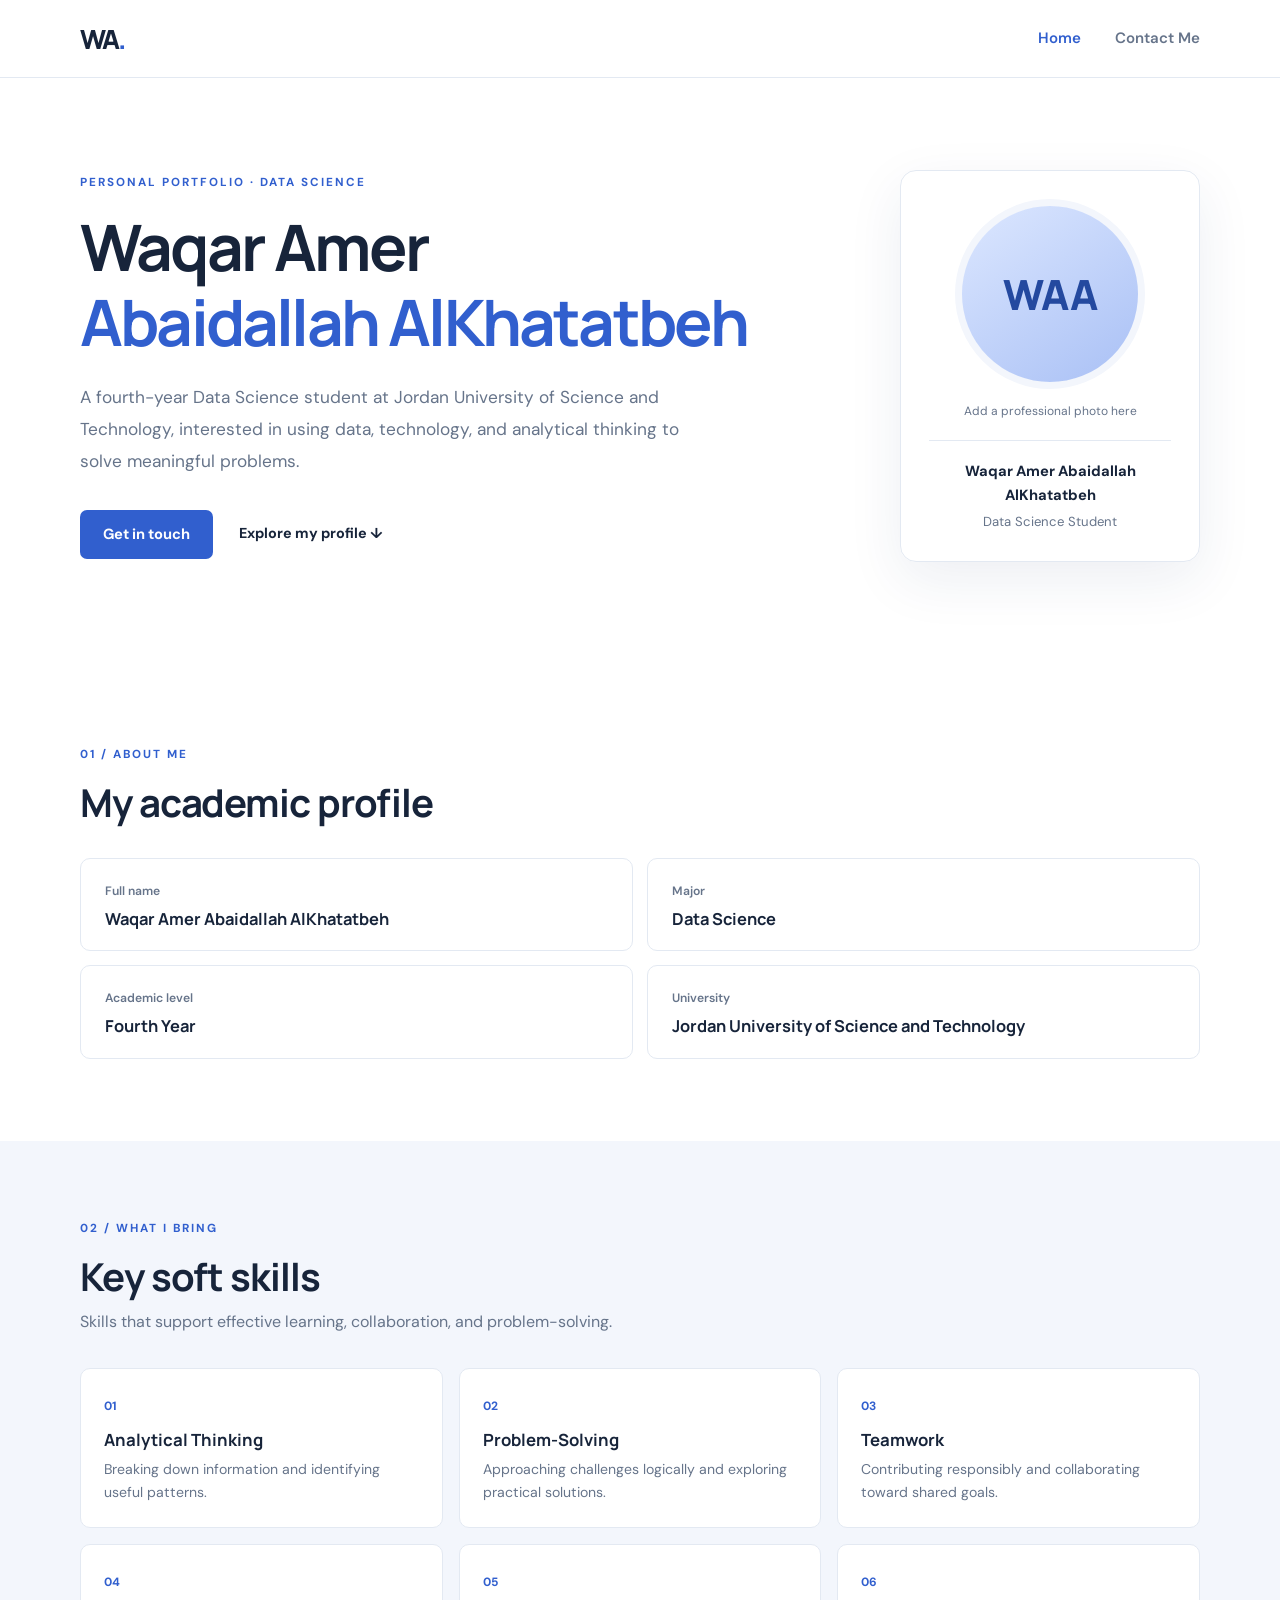
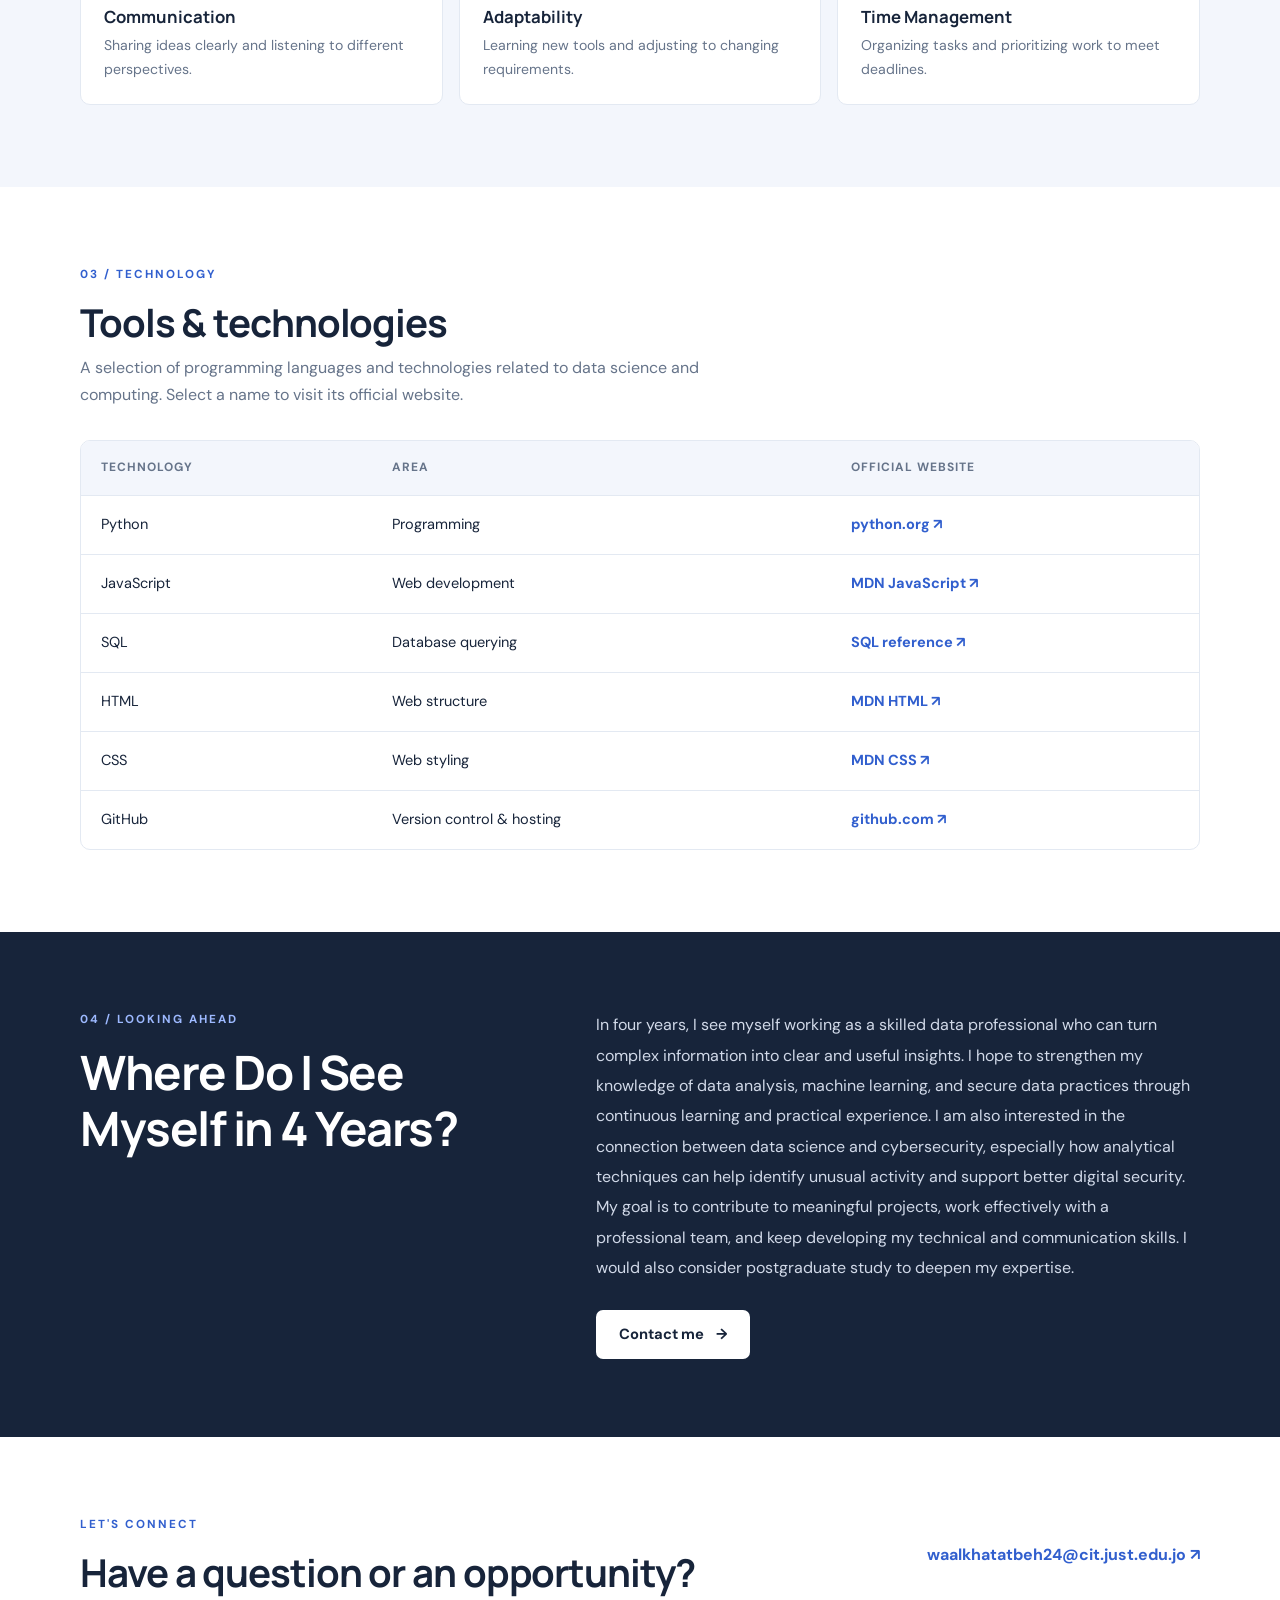
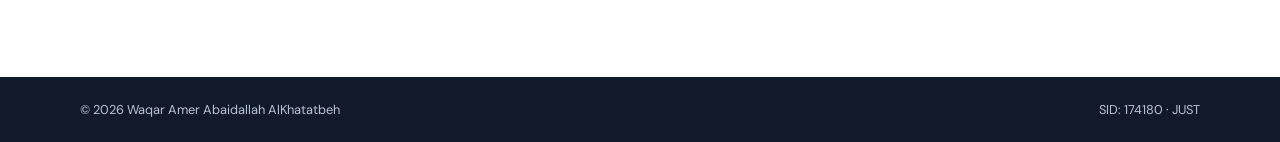
==== index.html @ b1550d5b "Add files via upload" ====
<!DOCTYPE html>
<html lang="en">
<head>
  <meta charset="UTF-8">
  <meta name="viewport" content="width=device-width, initial-scale=1.0">
  <meta name="description" content="Personal portfolio of Waqar Amer Abaidallah AlKhatatbeh, a Data Science student at Jordan University of Science and Technology.">
  <title>174180 | Waqar Amer Abaidallah AlKhatatbeh</title>
  <link rel="stylesheet" href="style.css">
</head>
<body>
  <header class="site-header">
    <nav class="nav container" aria-label="Main navigation">
      <a class="brand" href="index.html">WA<span>.</span></a>
      <div class="nav-links">
        <a class="active" href="index.html">Home</a>
        <a href="contact.html">Contact Me</a>
      </div>
    </nav>
  </header>

  <main>
    <section class="hero container">
      <div class="hero-copy">
        <p class="eyebrow">PERSONAL PORTFOLIO · DATA SCIENCE</p>
        <h1>Waqar Amer<br><span>Abaidallah AlKhatatbeh</span></h1>
        <p class="intro">A fourth-year Data Science student at Jordan University of Science and Technology, interested in using data, technology, and analytical thinking to solve meaningful problems.</p>
        <div class="hero-actions">
          <a class="button button-primary" href="contact.html">Get in touch</a>
          <a class="text-link" href="#about">Explore my profile <span aria-hidden="true">↓</span></a>
        </div>
      </div>
      <div class="profile-card">
        <div class="avatar" role="img" aria-label="Profile photo placeholder with the initials WAA">WAA</div>
        <p class="photo-note">Add a professional photo here</p>
        <div class="profile-line"></div>
        <p class="profile-name">Waqar Amer Abaidallah AlKhatatbeh</p>
        <p class="profile-role">Data Science Student</p>
      </div>
    </section>

    <section class="section container" id="about">
      <div class="section-heading">
        <p class="eyebrow">01 / ABOUT ME</p>
        <h2>My academic profile</h2>
      </div>
      <div class="info-grid">
        <article class="info-card"><span class="info-label">Full name</span><h3>Waqar Amer Abaidallah AlKhatatbeh</h3></article>
        <article class="info-card"><span class="info-label">Major</span><h3>Data Science</h3></article>
        <article class="info-card"><span class="info-label">Academic level</span><h3>Fourth Year</h3></article>
        <article class="info-card"><span class="info-label">University</span><h3>Jordan University of Science and Technology</h3></article>
      </div>
    </section>

    <section class="section section-muted">
      <div class="container">
        <div class="section-heading">
          <p class="eyebrow">02 / WHAT I BRING</p>
          <h2>Key soft skills</h2>
          <p class="section-description">Skills that support effective learning, collaboration, and problem-solving.</p>
        </div>
        <div class="skills-grid">
          <div class="skill"><span>01</span><h3>Analytical Thinking</h3><p>Breaking down information and identifying useful patterns.</p></div>
          <div class="skill"><span>02</span><h3>Problem-Solving</h3><p>Approaching challenges logically and exploring practical solutions.</p></div>
          <div class="skill"><span>03</span><h3>Teamwork</h3><p>Contributing responsibly and collaborating toward shared goals.</p></div>
          <div class="skill"><span>04</span><h3>Communication</h3><p>Sharing ideas clearly and listening to different perspectives.</p></div>
          <div class="skill"><span>05</span><h3>Adaptability</h3><p>Learning new tools and adjusting to changing requirements.</p></div>
          <div class="skill"><span>06</span><h3>Time Management</h3><p>Organizing tasks and prioritizing work to meet deadlines.</p></div>
        </div>
      </div>
    </section>

    <section class="section container">
      <div class="section-heading">
        <p class="eyebrow">03 / TECHNOLOGY</p>
        <h2>Tools & technologies</h2>
        <p class="section-description">A selection of programming languages and technologies related to data science and computing. Select a name to visit its official website.</p>
      </div>
      <div class="table-wrap">
        <table>
          <thead><tr><th>Technology</th><th>Area</th><th>Official website</th></tr></thead>
          <tbody>
            <tr><td>Python</td><td>Programming</td><td><a href="https://www.python.org/" target="_blank" rel="noopener noreferrer">python.org ↗</a></td></tr>
            <tr><td>JavaScript</td><td>Web development</td><td><a href="https://developer.mozilla.org/en-US/docs/Web/JavaScript" target="_blank" rel="noopener noreferrer">MDN JavaScript ↗</a></td></tr>
            <tr><td>SQL</td><td>Database querying</td><td><a href="https://www.w3schools.com/sql/" target="_blank" rel="noopener noreferrer">SQL reference ↗</a></td></tr>
            <tr><td>HTML</td><td>Web structure</td><td><a href="https://developer.mozilla.org/en-US/docs/Web/HTML" target="_blank" rel="noopener noreferrer">MDN HTML ↗</a></td></tr>
            <tr><td>CSS</td><td>Web styling</td><td><a href="https://developer.mozilla.org/en-US/docs/Web/CSS" target="_blank" rel="noopener noreferrer">MDN CSS ↗</a></td></tr>
            <tr><td>GitHub</td><td>Version control & hosting</td><td><a href="https://github.com/" target="_blank" rel="noopener noreferrer">github.com ↗</a></td></tr>
          </tbody>
        </table>
      </div>
    </section>

    <section class="future-section">
      <div class="container future-inner">
        <div>
          <p class="eyebrow">04 / LOOKING AHEAD</p>
          <h2>Where Do I See Myself in 4 Years?</h2>
        </div>
        <div class="future-copy">
          <p>In four years, I see myself working as a skilled data professional who can turn complex information into clear and useful insights. I hope to strengthen my knowledge of data analysis, machine learning, and secure data practices through continuous learning and practical experience. I am also interested in the connection between data science and cybersecurity, especially how analytical techniques can help identify unusual activity and support better digital security. My goal is to contribute to meaningful projects, work effectively with a professional team, and keep developing my technical and communication skills. I would also consider postgraduate study to deepen my expertise.</p>
          <a class="button button-light" href="contact.html">Contact me <span aria-hidden="true">→</span></a>
        </div>
      </div>
    </section>

    <section class="section container contact-strip">
      <div><p class="eyebrow">LET'S CONNECT</p><h2>Have a question or an opportunity?</h2></div>
      <a class="email-link" href="mailto:waalkhatatbeh24@cit.just.edu.jo">waalkhatatbeh24@cit.just.edu.jo ↗</a>
    </section>
  </main>

  <footer class="footer">
    <div class="container footer-inner"><span>© 2026 Waqar Amer Abaidallah AlKhatatbeh</span><span>SID: 174180 · JUST</span></div>
  </footer>
</body>
</html>
---- style.css ----
@import url('https://fonts.googleapis.com/css2?family=DM+Sans:wght@400;500;600;700&family=Manrope:wght@400;500;600;700;800&display=swap');

:root {
  --ink: #17243a;
  --muted: #66748a;
  --blue: #315fce;
  --blue-dark: #2349a6;
  --pale: #f3f6fc;
  --line: #e3e9f2;
  --white: #fff;
}
* { box-sizing: border-box; }
html { scroll-behavior: smooth; }
body { margin: 0; color: var(--ink); background: var(--white); font-family: 'DM Sans', sans-serif; line-height: 1.65; }
a { color: inherit; }
.container { width: min(1120px, calc(100% - 48px)); margin: 0 auto; }
.site-header { height: 78px; border-bottom: 1px solid var(--line); background: rgba(255,255,255,.96); }
.nav { height: 100%; display: flex; align-items: center; justify-content: space-between; }
.brand { font: 800 1.65rem 'Manrope', sans-serif; text-decoration: none; letter-spacing: -2px; }
.brand span { color: var(--blue); }
.nav-links { display: flex; gap: 34px; }
.nav-links a { text-decoration: none; color: var(--muted); font-size: .94rem; font-weight: 600; transition: color .2s; }
.nav-links a:hover, .nav-links a.active { color: var(--blue); }
.hero { display: grid; grid-template-columns: 1.35fr .65fr; align-items: center; gap: 80px; padding-top: 92px; padding-bottom: 105px; }
.eyebrow { color: var(--blue); font-size: .73rem; font-weight: 700; letter-spacing: 2px; margin: 0 0 16px; }
h1, h2, h3, p { margin-top: 0; }
h1, h2, h3 { font-family: 'Manrope', sans-serif; line-height: 1.18; }
.hero h1 { font-size: clamp(2.6rem, 5vw, 4.6rem); letter-spacing: -2.8px; margin-bottom: 22px; }
.hero h1 span, .contact-intro h1 span { color: var(--blue); }
.intro { max-width: 610px; color: var(--muted); font-size: 1.08rem; line-height: 1.85; }
.hero-actions { display: flex; align-items: center; gap: 26px; margin-top: 32px; }
.button { display: inline-flex; align-items: center; justify-content: center; gap: 12px; min-height: 49px; padding: 0 23px; border: 0; border-radius: 7px; text-decoration: none; font: 700 .92rem 'DM Sans', sans-serif; cursor: pointer; transition: transform .2s, background .2s; }
.button:hover { transform: translateY(-2px); }
.button-primary { background: var(--blue); color: white; }
.button-primary:hover { background: var(--blue-dark); }
.text-link { color: var(--ink); text-decoration: none; font-weight: 700; font-size: .9rem; }
.profile-card { justify-self: end; width: min(100%, 300px); padding: 28px; border: 1px solid var(--line); border-radius: 16px; text-align: center; box-shadow: 0 18px 55px rgba(31,55,99,.08); }
.avatar { width: 190px; height: 190px; margin: 0 auto 13px; display: grid; place-items: center; border-radius: 50%; background: linear-gradient(145deg, #dce7ff, #a9c0f5); color: #24499f; font: 800 2.6rem 'Manrope', sans-serif; border: 7px solid #f3f6fc; }
.photo-note { color: var(--muted); font-size: .75rem; margin-bottom: 15px; }
.profile-line { height: 1px; background: var(--line); margin: 18px 0; }
.profile-name { font-weight: 700; margin-bottom: 4px; font-size: .92rem; }
.profile-role { color: var(--muted); font-size: .82rem; margin: 0; }
.section { padding-top: 78px; padding-bottom: 82px; }
.section-heading { margin-bottom: 32px; }
.section-heading h2, .contact-strip h2 { font-size: clamp(1.8rem, 3vw, 2.5rem); letter-spacing: -1.1px; margin-bottom: 10px; }
.section-description { color: var(--muted); max-width: 650px; margin-bottom: 0; }
.info-grid { display: grid; grid-template-columns: repeat(2, 1fr); gap: 14px; }
.info-card { border: 1px solid var(--line); padding: 22px 24px; border-radius: 10px; }
.info-label { display: block; color: var(--muted); font-size: .76rem; font-weight: 600; margin-bottom: 8px; }
.info-card h3 { font-size: 1.03rem; margin: 0; }
.section-muted { background: var(--pale); }
.skills-grid { display: grid; grid-template-columns: repeat(3, 1fr); gap: 16px; }
.skill { background: white; border: 1px solid var(--line); border-radius: 10px; padding: 23px; }
.skill span { color: var(--blue); font-size: .75rem; font-weight: 700; }
.skill h3 { font-size: 1.05rem; margin: 12px 0 8px; }
.skill p { color: var(--muted); font-size: .88rem; margin: 0; }
.table-wrap { overflow-x: auto; border: 1px solid var(--line); border-radius: 10px; }
table { width: 100%; border-collapse: collapse; text-align: left; min-width: 560px; }
th, td { padding: 17px 20px; border-bottom: 1px solid var(--line); }
th { background: var(--pale); color: var(--muted); font-size: .75rem; text-transform: uppercase; letter-spacing: 1px; }
td { font-size: .91rem; }
tbody tr:last-child td { border-bottom: 0; }
td a { color: var(--blue); font-weight: 700; text-decoration: none; }
td a:hover, .email-link:hover { text-decoration: underline; }
.future-section { background: #17243a; color: white; padding: 78px 0; }
.future-inner { display: grid; grid-template-columns: .85fr 1.15fr; gap: 70px; }
.future-section .eyebrow { color: #9db9ff; }
.future-section h2 { font-size: clamp(2rem, 3.7vw, 3rem); letter-spacing: -1.5px; }
.future-copy p { color: #d1d9e8; line-height: 1.9; margin-bottom: 26px; }
.button-light { background: white; color: var(--ink); }
.contact-strip { display: flex; align-items: center; justify-content: space-between; gap: 30px; }
.contact-strip h2 { margin-bottom: 0; }
.email-link { color: var(--blue); font-weight: 700; text-decoration: none; overflow-wrap: anywhere; }
.footer { background: #101a2b; color: #b9c4d5; padding: 22px 0; font-size: .8rem; }
.footer-inner { display: flex; justify-content: space-between; gap: 20px; }
.footer a { color: white; text-decoration: none; }
.contact-page { background: var(--pale); min-height: calc(100vh - 140px); padding: 75px 0 90px; }
.contact-layout { display: grid; grid-template-columns: .8fr 1.2fr; gap: 75px; align-items: start; }
.contact-intro { padding-top: 35px; }
.contact-intro h1 { font-size: clamp(3.2rem, 6vw, 5.4rem); letter-spacing: -3px; margin-bottom: 20px; }
.contact-intro > p:not(.eyebrow) { color: var(--muted); max-width: 370px; line-height: 1.85; }
.contact-detail { margin-top: 34px; }
.contact-detail a { color: var(--blue); font-weight: 700; text-decoration: none; overflow-wrap: anywhere; }
.contact-detail p { margin: 0; }
.form-card { background: white; padding: 38px; border: 1px solid var(--line); border-radius: 14px; box-shadow: 0 18px 55px rgba(31,55,99,.07); }
.form-card h2 { font-size: 1.8rem; margin-bottom: 27px; }
.form-group { margin-bottom: 19px; }
.form-group label { display: block; font-weight: 700; font-size: .86rem; margin-bottom: 8px; }
.form-group label span { color: #d34c62; }
input, select, textarea { width: 100%; padding: 13px 14px; border: 1px solid #dce3ee; border-radius: 7px; background: white; color: var(--ink); font: 400 .92rem 'DM Sans', sans-serif; outline: none; }
input:focus, select:focus, textarea:focus { border-color: var(--blue); box-shadow: 0 0 0 3px rgba(49,95,206,.1); }
textarea { resize: vertical; min-height: 125px; }
.submit-button { width: 100%; margin-top: 4px; }
.form-note { color: var(--muted); font-size: .76rem; text-align: center; margin: 13px 0 0; }
@media (max-width: 760px) {
  .container { width: min(100% - 32px, 560px); }
  .hero { grid-template-columns: 1fr; gap: 42px; padding-top: 65px; padding-bottom: 70px; }
  .profile-card { justify-self: start; }
  .info-grid, .skills-grid, .future-inner, .contact-layout { grid-template-columns: 1fr; }
  .skills-grid { gap: 12px; }
  .future-inner, .contact-layout { gap: 30px; }
  .contact-strip { align-items: flex-start; flex-direction: column; }
  .form-card { padding: 25px 20px; }
  .contact-page { padding: 45px 0 65px; }
  .contact-intro { padding-top: 0; }
  .footer-inner { flex-direction: column; gap: 5px; }
  .nav-links { gap: 18px; }
}
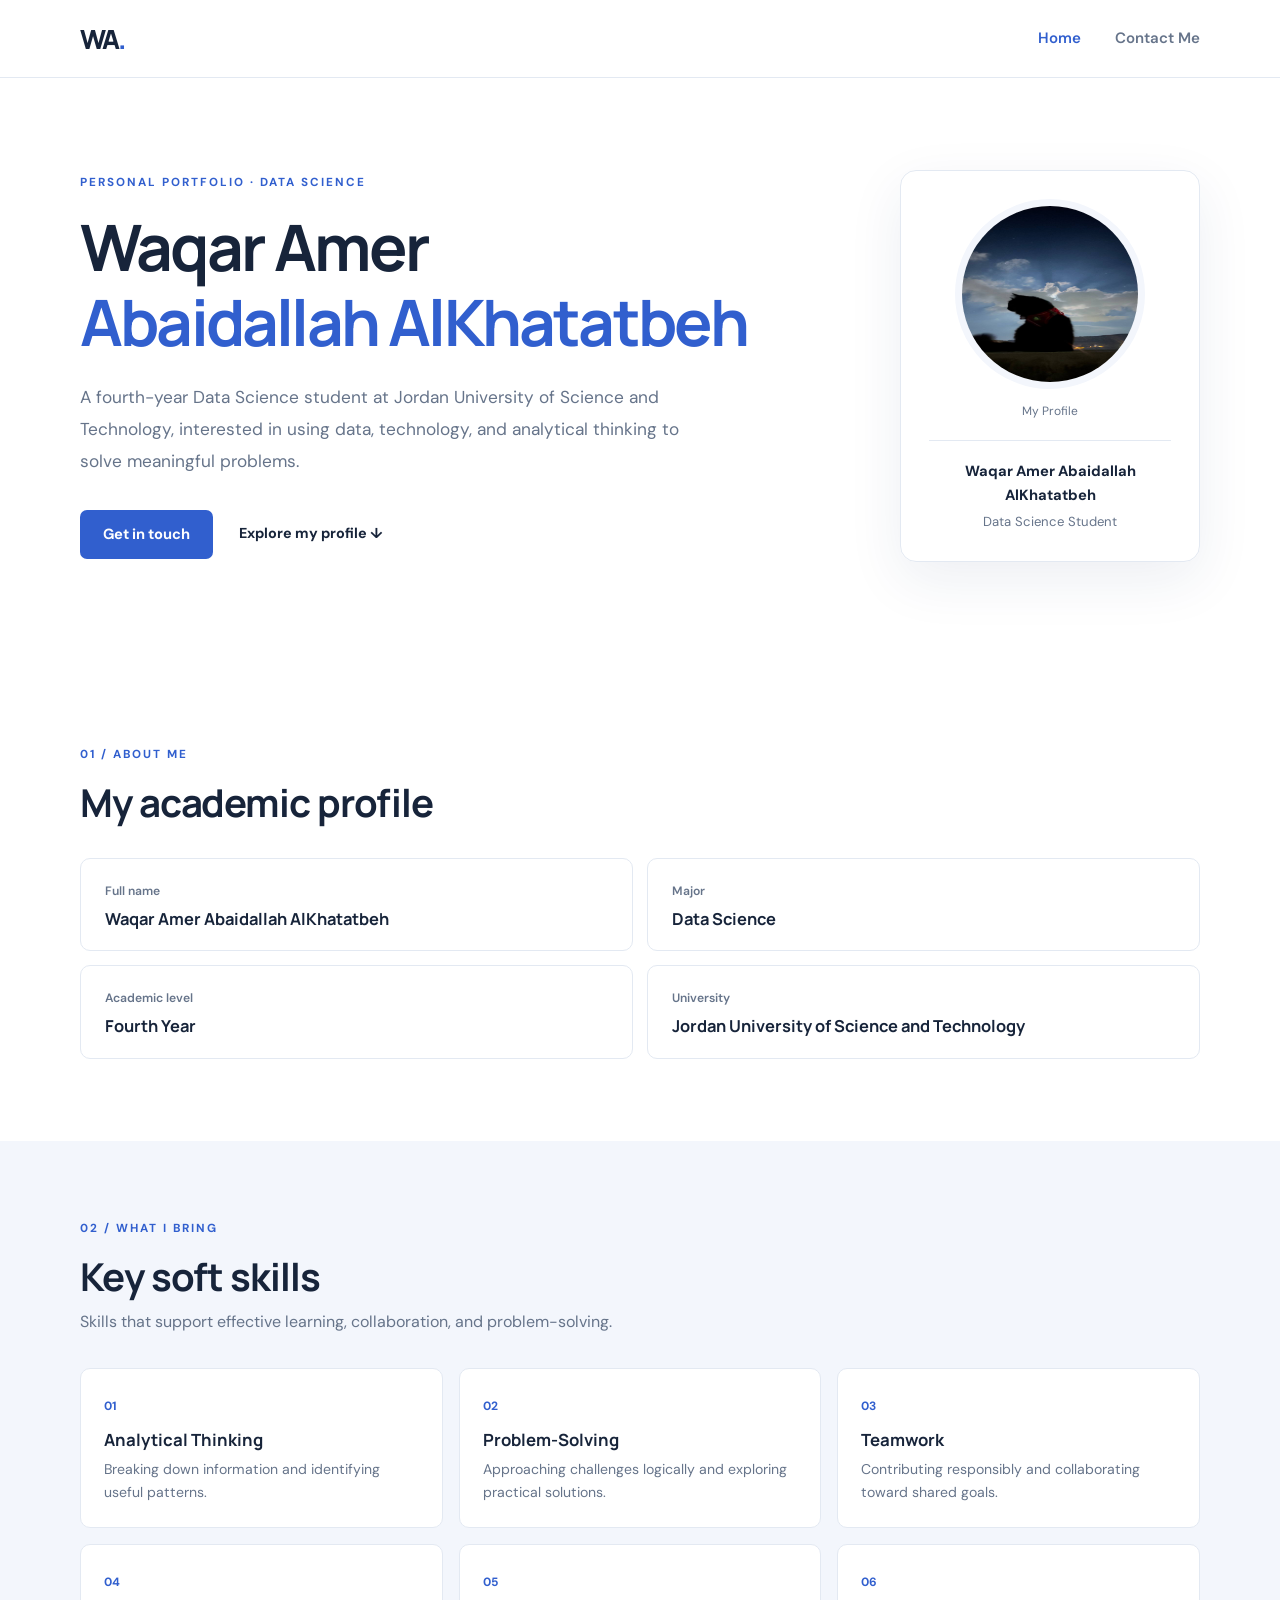
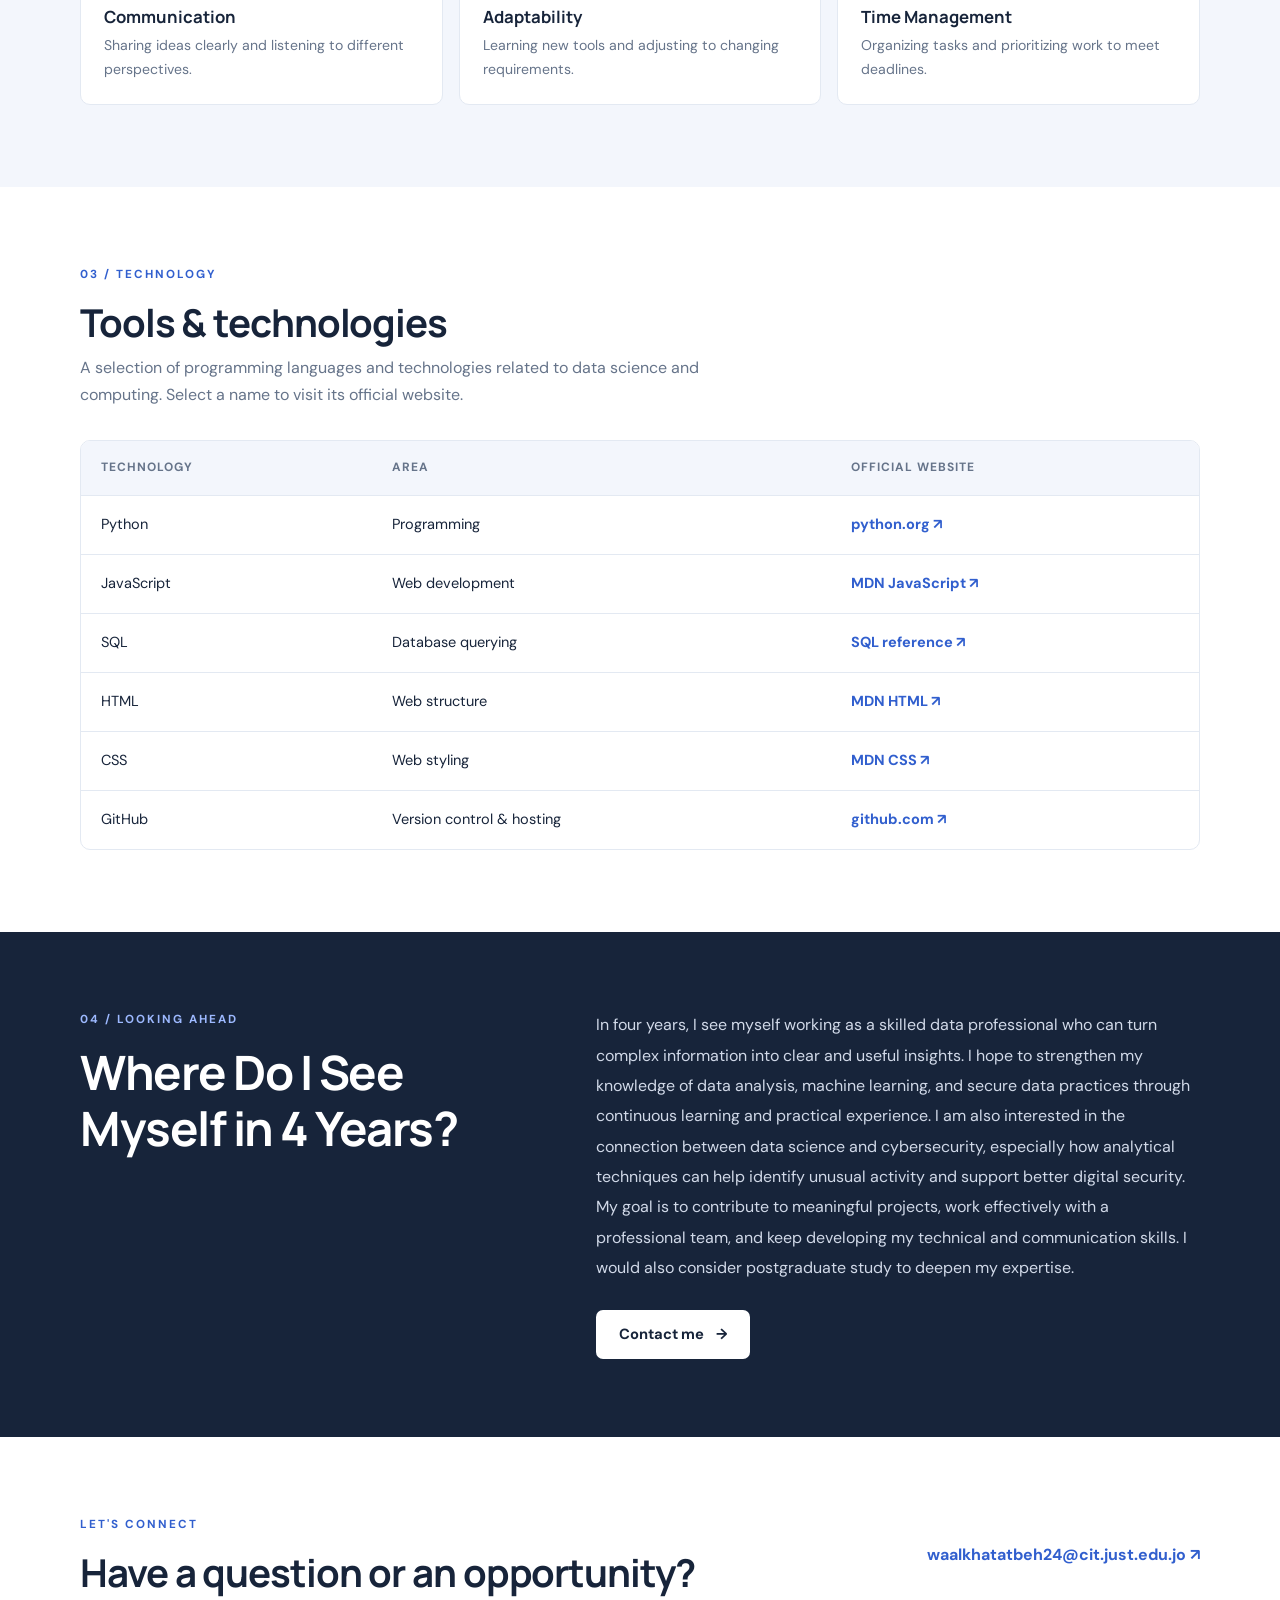
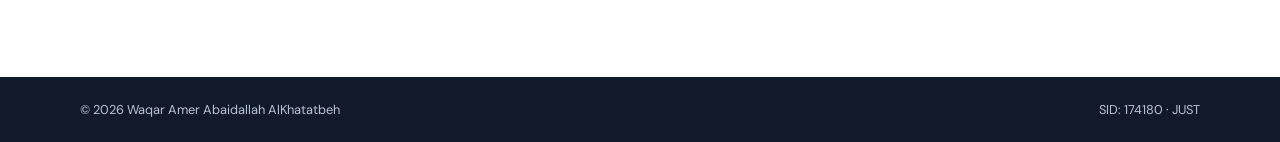
==== commit bde4b78f: "Add profile photo and update related text Replaced avatar placeholder with an image and updated phot" ====
--- a/index.html
+++ b/index.html
@@ -30,8 +30,10 @@
         </div>
       </div>
       <div class="profile-card">
-        <div class="avatar" role="img" aria-label="Profile photo placeholder with the initials WAA">WAA</div>
-        <p class="photo-note">Add a professional photo here</p>
+       <img class="avatar avatar-photo"
+     src="profile-cat.jpeg"
+     alt="Profile photo">
+        <p class="photo-note">My Profile</p>
         <div class="profile-line"></div>
         <p class="profile-name">Waqar Amer Abaidallah AlKhatatbeh</p>
         <p class="profile-role">Data Science Student</p>
